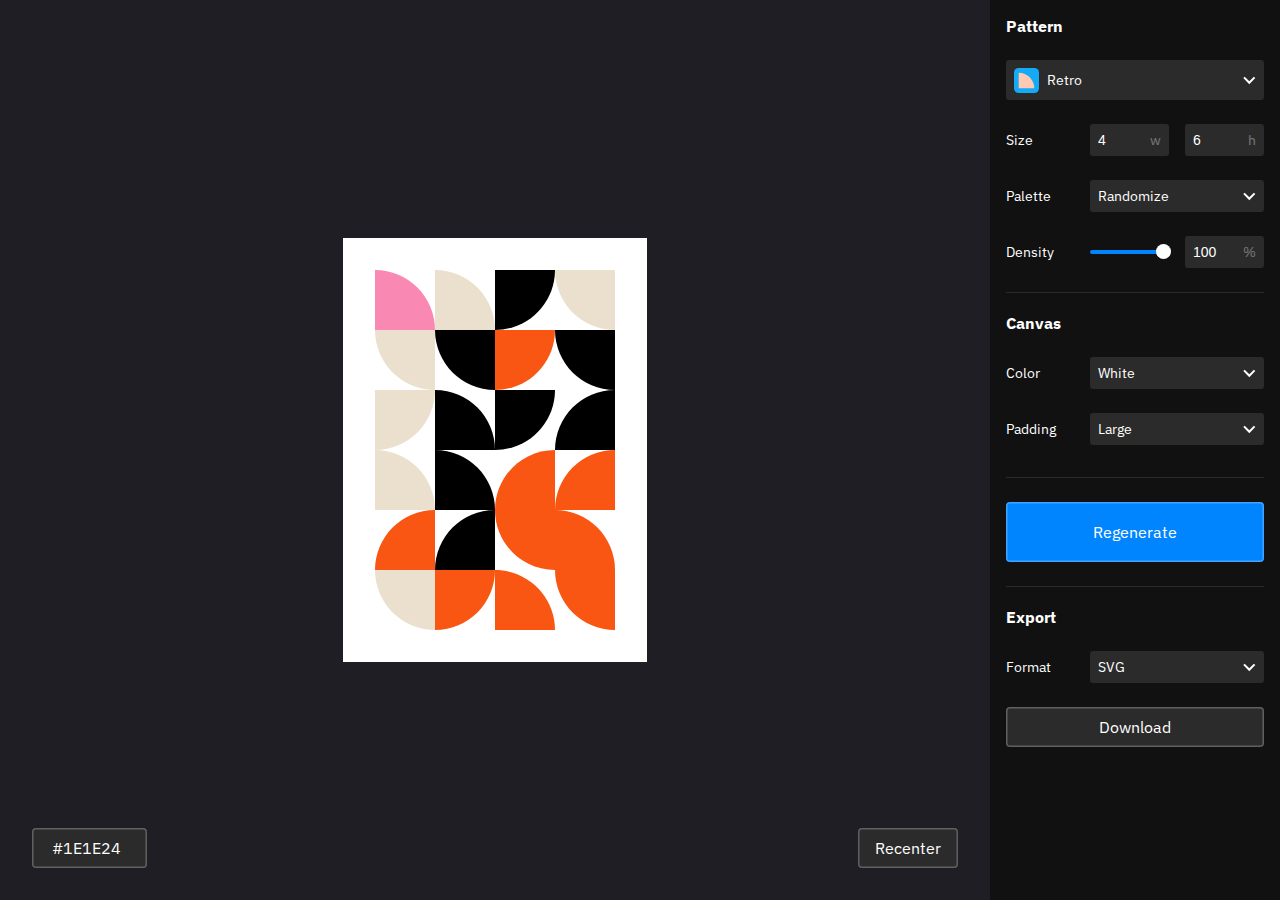
==== app/index.html @ de502271 "Added new landing page" ====
<!DOCTYPE html>
<html lang="en">

<head>
    <meta charset="utf-8">
    <meta http-equiv="X-UA-Compatible" content="IE=edge">
    <meta name="viewport" content="width=device-width, initial-scale=1">

    <title>Geometric Illustration Generator Vol. 1</title>

    <!-- import the webpage's stylesheet -->
    <link rel="stylesheet" href="./style.css">

    <script src='./panzoom.js'></script>
    <script src='./saveSvgAsPng.js'></script>

</head>

<body>
    <div class="drag"></div>
    <div class="controls">
        <div class="control-group">
            <div class="control-group-title">
                Pattern
            </div>
            <div class="input-group">
                <div class="custom-select" name="pattern" id="pattern" value="retro">
                    <div class="custom-select-trigger input-lg">
                        <div class="custom-select-selection">
                            <!-- js populates based on local storage -->
                        </div>
                        <div class="arrow">
                            <img src="./img/controls_chevronDown.svg">
                        </div>
                    </div>
                    <div class="custom-select-options pattern-options">
                        <div class="custom-select-option-group">Circles</div>
                        <div class="custom-select-option" value="retro">
                            <img src="img/thumb_retro.svg"><span>Retro</span>
                        </div>
                        <div class="custom-select-option" value="collage">
                            <img src="./img/thumb_collage.svg"><span>Collage</span>
                        </div>
                        <div class="custom-select-option" value="riseAndSet">
                            <img src="./img/thumb_riseAndSet.svg"><span>Rise & Set</span>
                        </div>
                        <div class="custom-select-option" value="hourGlass">
                            <img src="./img/thumb_hourGlass.svg"><span>HourGlass</span>
                        </div>
                        <div class="custom-select-option" value="circuits">
                            <img src="./img/thumb_circuits.svg"><span>Circuits</span>
                        </div>
                        <div class="custom-select-option" value="dotGrid">
                            <img src="./img/thumb_dotGrid.svg"><span>Dot Grid</span>
                        </div>
                        <div class="custom-select-option" value="stigma">
                            <img src="./img/thumb_stigma.svg"><span>Stigma</span>
                        </div>
                        <div class="custom-select-option-group">Squares</div>
                        <div class="custom-select-option" value="modgePodge">
                            <img src="./img/thumb_modgePodge.svg"><span>Modge Podge</span>
                        </div>
                        <div class="custom-select-option" value="squareGrid">
                            <img src="./img/thumb_squareGrid.svg"><span>Square Grid</span>
                        </div>
                        <div class="custom-select-option" value="chiseled">
                            <img src="./img/thumb_chiseled.svg"><span>Chiseled</span>
                        </div>
                        <div class="custom-select-option" value="stairs">
                            <img src="./img/thumb_stairs.svg"><span>Stairs</span>
                        </div>
                        <div class="custom-select-option" value="islands">
                            <img src="./img/thumb_islands.svg"><span>Islands</span>
                        </div>
                        <div class="custom-select-option" value="alienLanguage">
                            <img src="./img/thumb_alienLanguage.svg"><span>Alien Language</span>
                        </div>
                        <div class="custom-select-option" value="crossGrid">
                            <img src="./img/thumb_crossGrid.svg"><span>Cross Grid</span>
                        </div>
                        <div class="custom-select-option" value="confetti">
                            <img src="./img/thumb_confetti.svg"><span>Confetti</span>
                        </div>
                        <div class="custom-select-option-group">Vintage</div>
                        <div class="custom-select-option" value="wallArt">
                            <img src="./img/thumb_wallArt.svg"><span>Wall Art</span>
                        </div>
                        <div class="custom-select-option" value="terrazzo">
                            <img src="./img/thumb_terrazzo.svg"><span>Terrazzo</span>
                        </div>
                        <div class="custom-select-option" value="knickKnacks">
                            <img src="./img/thumb_knickKnacks.svg"><span>Knick Knacks</span>
                        </div>
                        <div class="custom-select-option" value="streamers">
                            <img src="./img/thumb_streamers.svg"><span>Streamers</span>
                        </div>
                        <div class="custom-select-option" value="chips">
                            <img src="./img/thumb_chips.svg"><span>Chips</span>
                        </div>
                        <div class="custom-select-option-group">Outline</div>
                        <div class="custom-select-option" value="beacon">
                            <img src="./img/thumb_beacon.svg"><span>Beacon</span>
                        </div>
                        <div class="custom-select-option" value="bauhaus1">
                            <img src="./img/thumb_bauhaus1.svg"><span>Bauhaus 1</span>
                        </div>
                        <div class="custom-select-option" value="bauhaus2">
                            <img src="./img/thumb_bauhaus2.svg"><span>Bauhaus 2</span>
                        </div>
                        <div class="custom-select-option" value="deco">
                            <img src="./img/thumb_deco.svg"><span>Deco</span>
                        </div>
                        <div class="custom-select-option" value="capsules">
                            <img src="./img/thumb_capsules.svg"><span>Capsules</span>
                        </div>
                    </div>
                </div>
            </div>
            <div class="input-group">
                <label>Size</label>
                <span class="field-group">
                    <input id="columnCountInput" name="columnCount" min="1" max="100" type="number" placeholder="Columns" /> 
                    <p class="placeholder-right">w</p>
                </span>
                <span class="field-group">
                    <input id="rowCountInput" name="rowCount" type="number" min="1" max="100" placeholder="Rows" />
                    <p class="placeholder-right">h</p>
                </span>
            </div>
            <div class="input-group">
                <label>Palette</label>
                <div class="custom-select" id="colorPalette" value="randomize">
                    <div class="custom-select-trigger">
                        <div class="custom-select-selection">
                            <!-- to be populated by js -->
                        </div>
                        <div class="arrow">
                            <img src="./img/controls_chevronDown.svg">
                        </div>
                    </div>
                    <div class="custom-select-options" id="colorOptions">
                        <div class="custom-select-option" value="randomize">
                            <span>Randomize</span>
                        </div>
                        <div class="colors"></div>
                    </div>
                </div>
            </div>
            <div class="input-group">
                <label>Density</label>
                <div class="range-group">
                    <input id="densityRange" name="density" type="range" min="0" max="100" value="100" step="1" />
                    <div class="range-progress"></div>
                </div>
                <span class="field-group">
                    <input id="densityInput" name="density" type="number" min="0" max="100" value="100" />
                    <p class="placeholder-right">%</p>
                </span>
            </div>
        </div>
        <div class="control-group">
            <div class="control-group-title">
                Canvas
            </div>

            <div class="input-group">
                <label>Color</label>
                <div class="custom-select" id="canvasColor" value="white">
                    <div class="custom-select-trigger">
                        <div class="custom-select-selection">
                            <!-- populated by js -->
                        </div>
                        <div class="arrow">
                            <img src="./img/controls_chevronDown.svg">
                        </div>
                    </div>
                    <div class="custom-select-options">
                        <div class="custom-select-option" value="white">
                            <span>White</span>
                        </div>
                        <div class="custom-select-option" value="transparent">
                            <span>Transparent</span>
                        </div>
                        <div class="custom-select-option" value="paletteColor">
                            <span>Palette Color</span>
                        </div>
                    </div>
                </div>
            </div>

            <div class="input-group">
                <label>Padding</label>
                <div class="custom-select" id="padding" value="large">
                    <div class="custom-select-trigger">
                        <div class="custom-select-selection">
                            <!-- populated by js-->
                        </div>
                        <div class="arrow">
                            <img src="./img/controls_chevronDown.svg">
                        </div>
                    </div>
                    <div class="custom-select-options">
                        <div class="custom-select-option" value="none">
                            <span>None</span>
                        </div>
                        <div class="custom-select-option" value="small">
                            <span>Small</span>
                        </div>
                        <div class="custom-select-option" value="large">
                            <span>Large</span>
                        </div>
                    </div>
                </div>
            </div>
        </div>
        <div class="faux-mobile-divider"></div>
        <div id="regenerateGroup" class="control-group">
            <div class="input-group" style="margin: 24px 0 16px 0">
                <div id="regenerateBtn" class="control-btn secondary-btn" style="height: 60px;"> Regenerate<img id="regenerateLoading" style="display: none;" src="./img/controls_loading.svg"></div>
            </div>
        </div>
        <div class="control-group">
            <div class="control-group-title">
                Export
            </div>
            <div class="input-group">
                <label>Format</label>
                <div class="custom-select" id="format" value="svg">
                    <div class="custom-select-trigger">
                        <div class="custom-select-selection">
                            <span>SVG</span>
                        </div>
                        <div class="arrow">
                            <img src="./img/controls_chevronDown.svg">
                        </div>
                    </div>
                    <div class="custom-select-options">
                        <div class="custom-select-option" value="svg">
                            <span>SVG</span>
                        </div>
                        <div class="custom-select-option" value="png1x">
                            <span>PNG @1x</span>
                        </div>
                        <div class="custom-select-option" value="png2x">
                            <span>PNG @2x</span>
                        </div>
                        <div class="custom-select-option" value="png4x">
                            <span>PNG @4x</span>
                        </div>
                        <div class="custom-select-option" value="png8x">
                            <span>PNG @8x</span>
                        </div>
                    </div>
                </div>
            </div>
            <div class="input-group">
                <div id="downloadBtn" class="control-btn secondary-btn">Download</div>
            </div>
        </div>
    </div>

    <div id="canvas" class="canvas">
        <!--
        <div class="control-btn secondary-btn" id="backToLaunchpadBtn">
            <svg xmlns="http://www.w3.org/2000/svg" width="17" height="11" fill="none" viewBox="0 0 17 11">
                <path fill="#fff" d="M16.375 4.625H3.976L7.11 1.484 5.875.25.625 5.5l5.25 5.25 1.234-1.234-3.133-3.141h12.399v-1.75z"/>
            </svg>
            Back to Launchpad
        </div>
         -->
        <label class="control-btn secondary-btn" id="artspaceColorBtn">
            <span>#1E1E24</span>
            <input type="color" name="artspaceColor" id="artspaceColor">
        </label>
        <div class="recenter-tools">
            <div class="control-btn secondary-btn" id="recenterBtn">Recenter</div>
        </div>
        <div class="zoom-tools">
            <div class="control-btn secondary-btn" id="zoomInBtn" onclick="zoomIn()">+</div>
            <div class="control-btn secondary-btn" id="zoomOutBtn" onclick="zoomOut()">-</div>
        </div>
        <svg id="svg" xmlns="http://www.w3.org/2000/svg"></svg>
    </div>

    <script src="./general.js"></script>
    <script src="./pattern_retro.js"></script>
    <script src="./pattern_collage.js"></script>
    <script src="./pattern_riseAndSet.js"></script>
    <script src="./pattern_hourGlass.js"></script>
    <script src="./pattern_circuits.js"></script>
    <script src="./pattern_dotGrid.js"></script>
    <script src="./pattern_stigma.js"></script>
    <script src="./pattern_modgePodge.js"></script>
    <script src="./pattern_squareGrid.js"></script>
    <script src="./pattern_chiseled.js"></script>
    <script src="./pattern_stairs.js"></script>
    <script src="./pattern_islands.js"></script>
    <script src="./pattern_alienLanguage.js"></script>
    <script src="./pattern_squareGrid.js"></script>
    <script src="./pattern_confetti.js"></script>
    <script src="./pattern_crossGrid.js"></script>
    <script src="./pattern_wallArt.js"></script>
    <script src="./pattern_terrazzo.js"></script>
    <script src="./pattern_knickKnacks.js"></script>
    <script src="./pattern_streamers.js"></script>
    <script src="./pattern_chips.js"></script>
    <script src="./pattern_beacon.js"></script>
    <script src="./pattern_bauhaus1.js"></script>
    <script src="./pattern_bauhaus2.js"></script>
    <script src="./pattern_deco.js"></script>
    <script src="./pattern_capsules.js"></script>
</body>

</html>
---- app/style.css ----
/* General */

@import url('https://fonts.googleapis.com/css2?family=IBM+Plex+Sans:wght@400;600;700&display=swap');

:root {
  --black: #111111;
  --medium-black: #1f1f1f;
  --light-black: #2B2B2B;
  --blue: #0085FF;
  --dark-blue: #0976dc;
  --white: #ffffff;
  --opacity-light: .75;
  --opacity-very-light: .5;
  --opacity-very-very-light: .35;
}

* {
  box-sizing: border-box !important;
}

*:focus {
  outline: none;
}

body {
  margin: 0;
  background-color: var(--light-black);
  color: var(--black);
  font-family: 'IBM Plex Sans', sans-serif;
  user-select: none;
  transition: all 400ms ease-in-out;
  -webkit-font-smoothing: antialiased;
}

.drag {
  -webkit-app-region: drag;
  position: fixed;
  top: 0;
  width: 100%;
  height: 32px;
  background-color: var(--light-black);
  opacity: 0;
  transition: 400ms ease-in-out all 300ms;
  z-index: 99;
}

/* General Typography */

h2 {
  font-size: 21px;
  font-weight: 900;
  margin: 0;
}

p {
  font-size: 16px;
  margin: 0;
}

p.label {
  text-transform: uppercase;
  color: var(--gray);
  font-size: 14px;
  font-weight: 600;
}

/* General Inputs */

.input-group {
  display: flex;
  flex-direction: row;
  align-items: center;
  margin: 24px 0;
}

.input-group label {
  min-width: 84px;
  display: block;
  font-size: 14px;
}

.input-group input:nth-child(3),
.input-group span:nth-child(3) {
  margin-left: 16px;
}

input[type="text"],
input[type="number"],
select,
.custom-select-trigger {
  width: 100%;
  height: 32px;
  display: flex;
  position: relative;
  align-items: center;
  justify-content: start;
  background-color: var(--light-black);
  border-radius: 3px;
  font-size: 14px;
  padding: 0px 8px;
  transition: 150ms ease-in-out all;
  color: var(--white);
  border: none;
}

.custom-select-trigger {
  cursor: pointer;
  display: flex;
  justify-content: start;
  align-items: center;
}

.custom-select-trigger .arrow {
  position: absolute;
  right: 8px;
}

.input-lg {
  height: 40px;
}

input[type="text"]:hover,
input[type="number"]:hover,
select:hover,
.custom-select-trigger:hover {
  box-shadow: inset 0px 0px 0px 1px rgba(255,255,255,.15);
}

input[type="text"]:focus,
input[type="number"]:focus,
select:focus,
.custom-select-trigger:focus,
.custom-select.open .custom-select-trigger {
  box-shadow: inset 0px 0px 0px 1px var(--blue);
  outline: none;
  background-color: var(--very-light-gray);
}

.custom-select {
  width: 100%;
  position: relative;
}

.custom-select-selection,
.pattern-options .custom-select-option {
  display: flex;
  align-items: center;
}

.custom-select-selection img,
.pattern-options .custom-select-option img {
  width: 25px;
  height: 25px;
  margin-right: 8px;
}

.custom-select-options {
  width: 100%;
  display: none;
  position: absolute;
  font-size: 14px;
  border: 1px solid var(--light-gray);
  background-color: var(--light-black);
  z-index:999;
  transform: translateY(4px);
  box-shadow: 0px 8px 24px 0px rgba(0, 0, 0, .15);
  border-radius: 4px;
  max-height: 250px;
  overflow-y: scroll;
  box-shadow: 0px 12px 22px 4px rgba(0,0,0,.5);
}

#format .custom-select-options {
  margin-top: calc(-100% - 80px);
}

.custom-select-option-group {
  padding: 24px 0 8px 8px;
  border-top: 1px solid var(--black);
  opacity: .5;
  font-weight: 600;
}

.custom-select-option-group:first-child {
  padding: 8px;
}

.custom-select.open .custom-select-options {
  display: block;
}

.custom-select-option {
  padding: 12px;
  border-top: 1px solid var(--black);
  cursor: pointer;
  transition: 200ms ease all;
}

.custom-select-option-group + .custom-select-option {
  border: 0px;
}

.custom-select-option:hover {
  background-color: var(--medium-black);
}

.color-thumbnails {
  width: 15px;
  height: 20px;
  border: 1px solid var(--light-gray);
  display: inline-block;
  margin-top: 4px;
}

.color-thumbnails:first-child {border-radius: 3px 0 0 3px}
.color-thumbnails:last-child {border-radius: 0 3px 3px 0}

#colorPalette .custom-select-selection .color-name {
  display: none;
}

input[type=range] {
  -webkit-appearance: none; /* Hides the slider so that custom slider can be made */
  width: 100%; /* Specific width is required for Firefox. */
  background: transparent; /* Otherwise white in Chrome */
  position: relative;
  padding-bottom: 30px;
}

input[type=range]:focus {
  outline: none;
}

input[type=range]::-webkit-slider-thumb {
  -webkit-appearance: none;
  height: 15px;
  width: 15px;
  border-radius: 10px;
  background-color: var(--white);
  cursor: pointer;
  margin-top: 14px;
  transition: all 200ms ease-in-out;
  z-index: 99;
}

input[type=range]:hover::-webkit-slider-thumb {
  box-shadow: 0px 0px 0px 1px var(--blue);
}

input[type=range]:focus::-webkit-slider-thumb {
  box-shadow: 0px 0px 0px 2px var(--blue);
}

input[type=range]::-webkit-slider-runnable-track {
  width: 100%;
  height: 4px;
  cursor: pointer;
  background: transparent;
}

.range-group {
  width: 100%;
  position: relative;
  margin-top: -9px;
}

.range-progress {
  position: absolute;
  top: calc(50% + 2px);
  height: 4px;
  width: 100%;
  background-color: var(--blue);
  z-index: -9;
  border-radius: 2px 0 0 2px;
  pointer-events: none;
  background-image: linear-gradient(90deg, var(--blue) 100%, var(--light-black) 100%);
}

.field-group {
  width: 100%;
  position: relative;
}

.placeholder-right {
  position: absolute;
  right: 8px;
  top: 7px;
  opacity: var(--opacity-very-very-light);
  text-transform: lowercase;
  font-size: 14px;
  pointer-events: none;
}

/* Controls */

.controls {
  position: fixed;
  height: 100vh;
  width: 290px;
  right: 0px;
  display: flex;
  padding: 16px;
  flex-direction: column;
  background-color: var(--black);
  color: var(--white);
  z-index: 99;
  overflow-y: scroll;
}

.controls::-webkit-scrollbar {
  width: 0px;
  height: 0px;
}

.control-group:not(:first-child) {
  margin-bottom: 8px;
  border-top: 1px solid var(--light-black);
}

.control-group-title {
  font-weight: 700;
  padding-top: 20px;
}

.control-group:first-child .control-group-title {
  padding-top: 0px;
}

.faux-mobile-divider {
  display: none;
}

.control-btn {
  width: 100%;
  height: 40px;
  display: flex;
  justify-content: center;
  align-items: center;
  border-radius: 4px;
  cursor: pointer;
  position: relative;
  transition: 100ms ease all;
  box-shadow: inset 0px 0px 0px 1.5px rgba(255,255,255,.25);
}

.control-btn:hover {
  box-shadow: inset 0px 0px 0px 1.5px rgba(255,255,255,.5);
}

.secondary-btn {
  color: var(--white);
  background-color: var(--light-black);
}

.secondary-btn:hover {
  background-color: var(--black);
}

.primary-btn {
  background-color: var(--blue);
  color: var(--white);
}

.primary-btn:hover {
  background-color: var(--dark-blue);
}

#regenerateLoading {
  position: absolute;
  right: 16px;
  animation: spin 1.25s ease-in-out infinite, fade .5s ease-in-out 1 forwards 2s;
  opacity:0;
}

@keyframes spin {
  0% {transform: rotate(0deg)}
  10% {transform: rotate(0deg)}
  100% {transform: rotate(360deg)}
}

@keyframes fade {
  0% {opacity: 0}
  100% {opacity: 1}
}

/* Canvas */

.canvas {
  width: calc(100vw - 290px);
  height: 100vh;
  position: relative;
  display: flex;
  justify-content: center;
  align-items: center;
  background-color: var(--light-black);
  overflow: auto;
  box-shadow: 0px 6px 14px 0px rgba(0,0,0,.5);
  cursor: -webkit-grab;
}

.canvas::-webkit-scrollbar {
  width: 0px;
  height: 0px;
}

.canvas:active {
  cursor: -webkit-grabbing
}

.canvas .svg-spacer {
  width: 2000px;
  height: 2000px;
  position: absolute;
}

.canvas > svg {
  box-shadow: 0px 1px 3px var(--light-gray)
}

svg {
  overflow: visible;
}

.canvas-controls {
  position: absolute;
  height: 100%;
  width: 100%;
  z-index: 99999;
}

#backToLaunchpadBtn {
  position: absolute;
  left: 32px;
  top: 32px;
  width: auto;
  padding: 0 20px;
  z-index:99999
}

#backToLaunchpadBtn svg {
  margin-right: 8px;
}

#artspaceColorBtn {
  position: absolute;
  left: 32px;
  bottom: 32px;
  width: auto;
  padding: 0 20px;
  z-index:99999
}

#artspaceColor {
  visibility: hidden;
  width: 0;
  z-index:99999
}

.recenter-tools {
  display: flex;
  flex-direction: row;
  justify-content: center;
  align-items: center;
  position: absolute;
  bottom: 32px;
  right: 32px;
  z-index:99999
}

.recenter-tools #recenterBtn {min-width: 100px}

.zoom-tools #zoomInBtn,
.zoom-tools #zoomOutBtn {
  display: none;
  min-width: 40px;
}

.zoom-tools #zoomInBtn { margin-left: 16px;}
.zoom-tools #zoomOutBtn {margin-left: 8px;}

@media (max-width: 600px) {
  body {
    display: flex;
    flex-direction: column-reverse;
  }
  .controls {
    position: relative;
    height: auto;
    width: 100%;
    right: auto;
    overflow-y: visible;
    padding: 24px;
  }
  .canvas {
    width: 100%;
    height: 75vh;
    margin-top:-30px;
  }
  input[type="text"],
  input[type="number"],
  select,
  .custom-select-trigger {
    height: 48px;
    font-size: 16px;
    padding: 0 12px
  }
  .placeholder-right {
    font-size: 16px;
    top: 13px;
    right: 12px;
  }
  .control-btn {
    height: 48px;
    min-width: 48px;
  }
  #artspaceColorBtn {
    display: none;
  }
  .zoom-tools #zoomInBtn,
  .zoom-tools #zoomOutBtn {
    display: block;
    min-width: 48px;
    display: flex;
    align-items: center;
    justify-content: center;
  }
  .recenter-tools {
    display: flex;
    flex-direction: row;
    justify-content: center;
    align-items: center;
    position: absolute;
    bottom: 32px;
    right: 24px;
    z-index:99999
  }
  .zoom-tools {
    display: flex;
    flex-direction: row;
    justify-content: center;
    align-items: center;
    position: absolute;
    bottom: 32px;
    left: 8px;
    z-index:99999
  }
  #regenerateGroup {
    position: sticky;
    bottom:0px;
    padding-bottom:16px;
    background-color: var(--black);
    border: 0px;
    box-shadow: 0px -4px 15px 0px var(--black);
  }
  .faux-mobile-divider {
    display: block;
    width: 100%;
    height: 1px;
    border-top: 1px solid var(--light-black);
    margin-bottom:10px;
  }
  #format .custom-select-options {
    margin-top: -270px;
  }
}
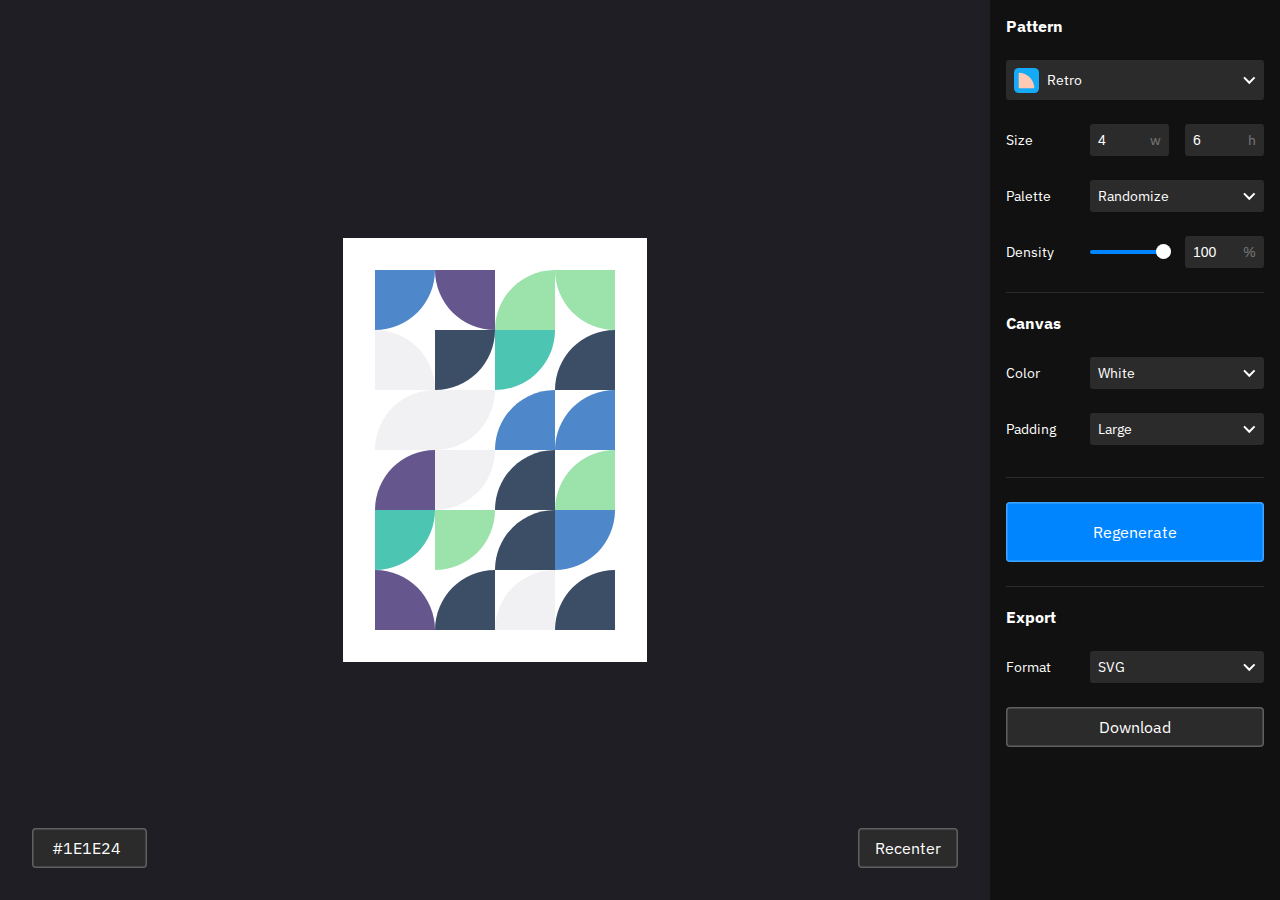
==== commit bdf072a6: "Added favicon" ====
--- a/app/index.html
+++ b/app/index.html
@@ -6,7 +6,8 @@
     <meta http-equiv="X-UA-Compatible" content="IE=edge">
     <meta name="viewport" content="width=device-width, initial-scale=1">
 
-    <title>Geometric Illustration Generator Vol. 1</title>
+    <title>Geometric Pattern Generator</title>
+    <link rel="icon" type="image/png" sizes="32x32" href="../favicon.png">
 
     <!-- import the webpage's stylesheet -->
     <link rel="stylesheet" href="./style.css">
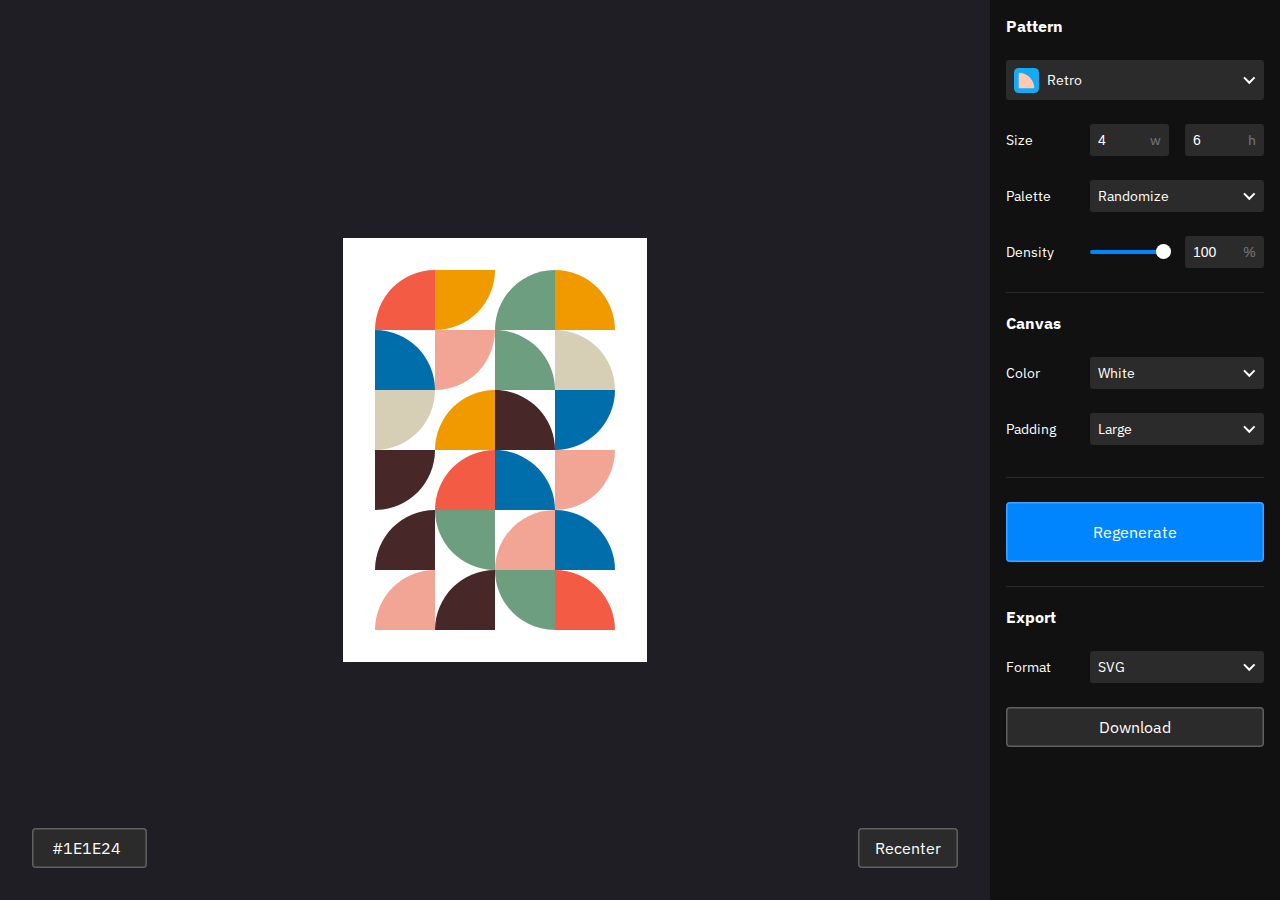
==== commit a7b24961: "Mobile export warning message" ====
--- a/app/index.html
+++ b/app/index.html
@@ -224,6 +224,7 @@
             <div class="control-group-title">
                 Export
             </div>
+            <p class="mobile-export-message">Some export options may not work properly on certain mobile devices.</p>
             <div class="input-group">
                 <label>Format</label>
                 <div class="custom-select" id="format" value="svg">
--- a/app/style.css
+++ b/app/style.css
@@ -326,7 +326,8 @@
   padding-top: 0px;
 }
 
-.faux-mobile-divider {
+.faux-mobile-divider,
+.mobile-export-message {
   display: none;
 }
 
@@ -559,6 +560,11 @@
     border-top: 1px solid var(--light-black);
     margin-bottom:10px;
   }
+  .mobile-export-message {
+    display: block;
+    margin-top: 10px;
+    opacity: .75;
+  }
   #format .custom-select-options {
     margin-top: -270px;
   }
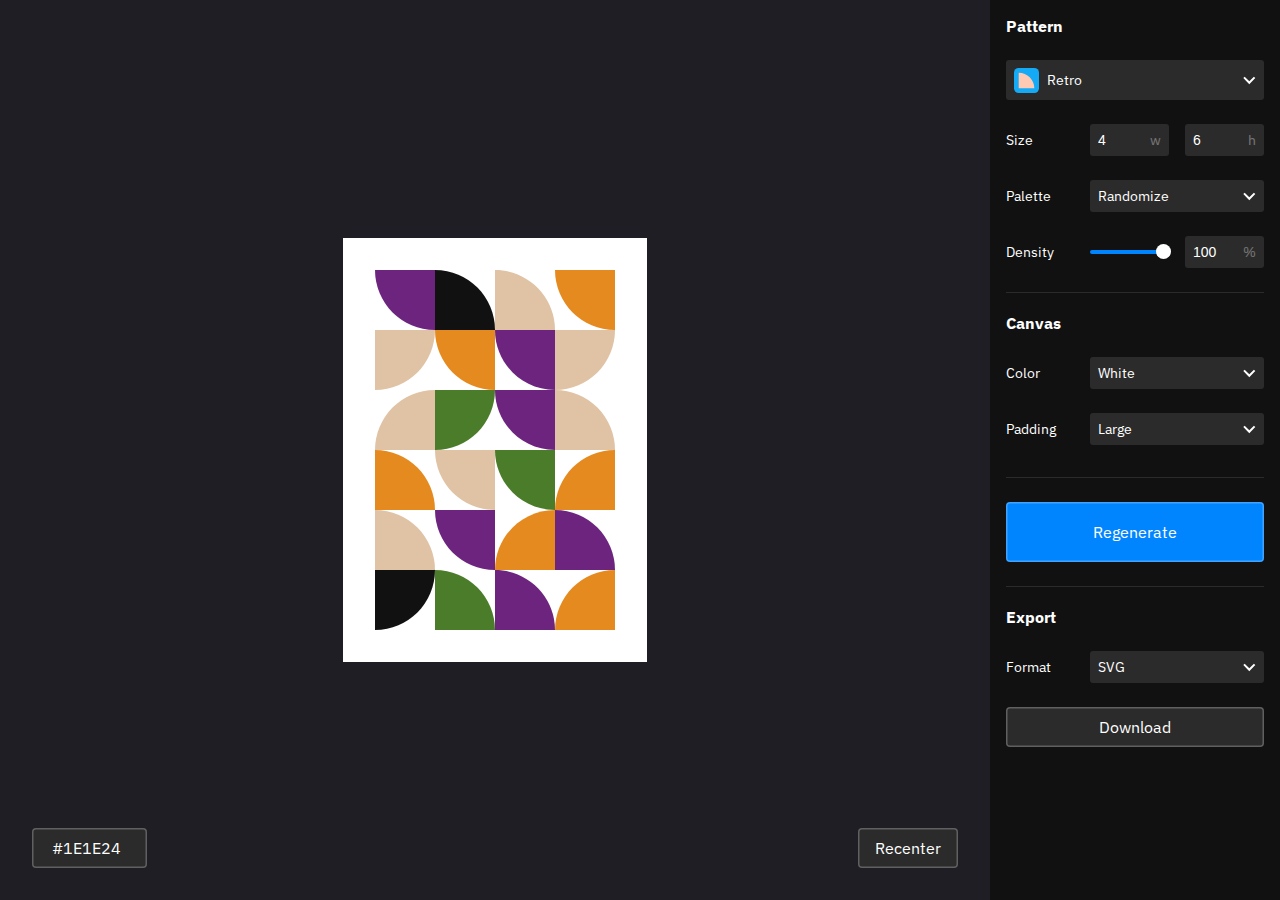
==== commit 6d33ac53: "Changed app html title" ====
--- a/app/index.html
+++ b/app/index.html
@@ -6,7 +6,7 @@
     <meta http-equiv="X-UA-Compatible" content="IE=edge">
     <meta name="viewport" content="width=device-width, initial-scale=1">
 
-    <title>Geometric Pattern Generator</title>
+    <title>Geometric Generator App</title>
     <link rel="icon" type="image/png" sizes="32x32" href="../favicon.png">
 
     <!-- import the webpage's stylesheet -->
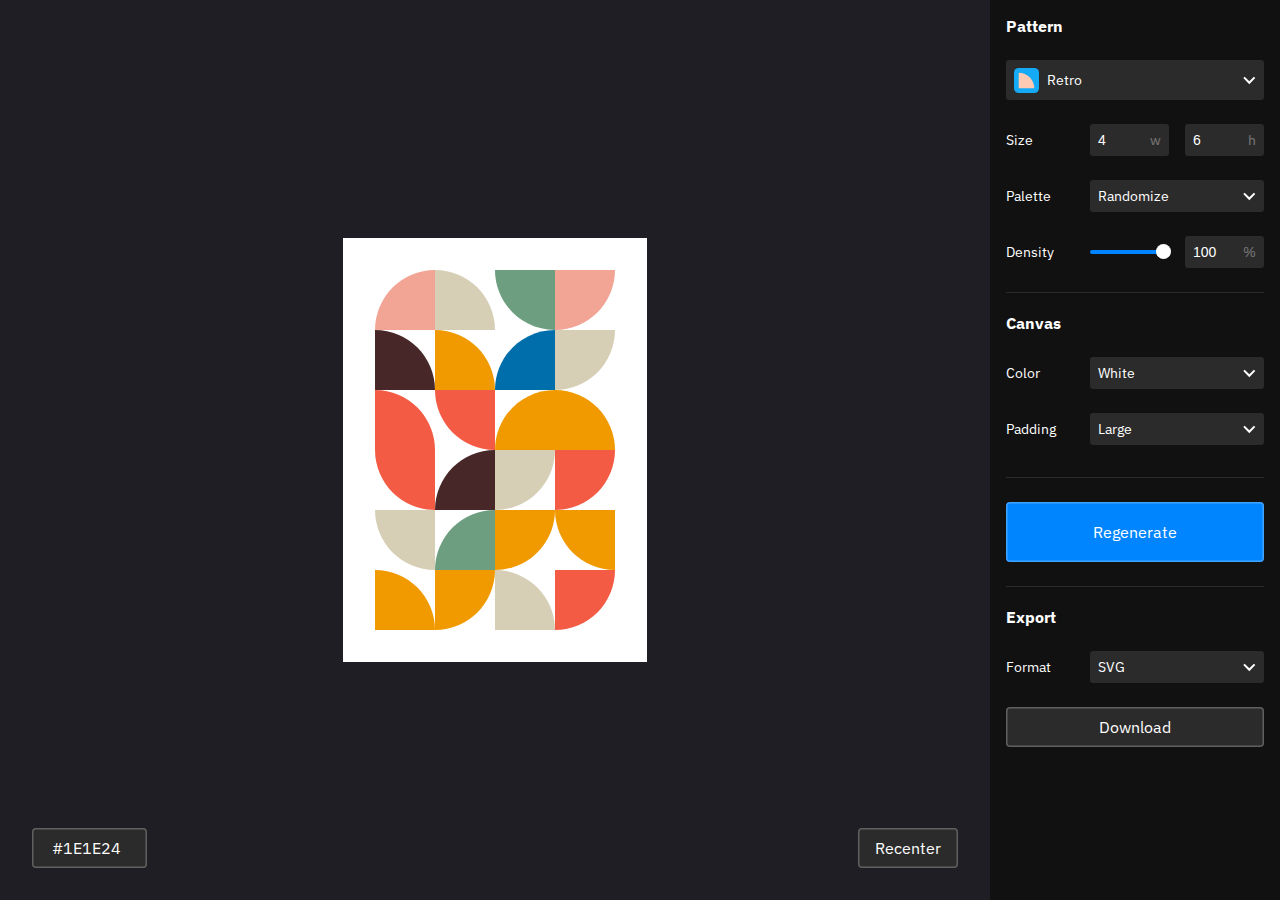
==== commit 65debf6a: "Added Google tag manager" ====
--- a/app/index.html
+++ b/app/index.html
@@ -2,6 +2,15 @@
 <html lang="en">
 
 <head>
+
+    <!-- Google Tag Manager -->
+    <script>(function(w,d,s,l,i){w[l]=w[l]||[];w[l].push({'gtm.start':
+    new Date().getTime(),event:'gtm.js'});var f=d.getElementsByTagName(s)[0],
+    j=d.createElement(s),dl=l!='dataLayer'?'&l='+l:'';j.async=true;j.src=
+    'https://www.googletagmanager.com/gtm.js?id='+i+dl;f.parentNode.insertBefore(j,f);
+    })(window,document,'script','dataLayer','GTM-59JF647');</script>
+    <!-- End Google Tag Manager -->
+
     <meta charset="utf-8">
     <meta http-equiv="X-UA-Compatible" content="IE=edge">
     <meta name="viewport" content="width=device-width, initial-scale=1">
